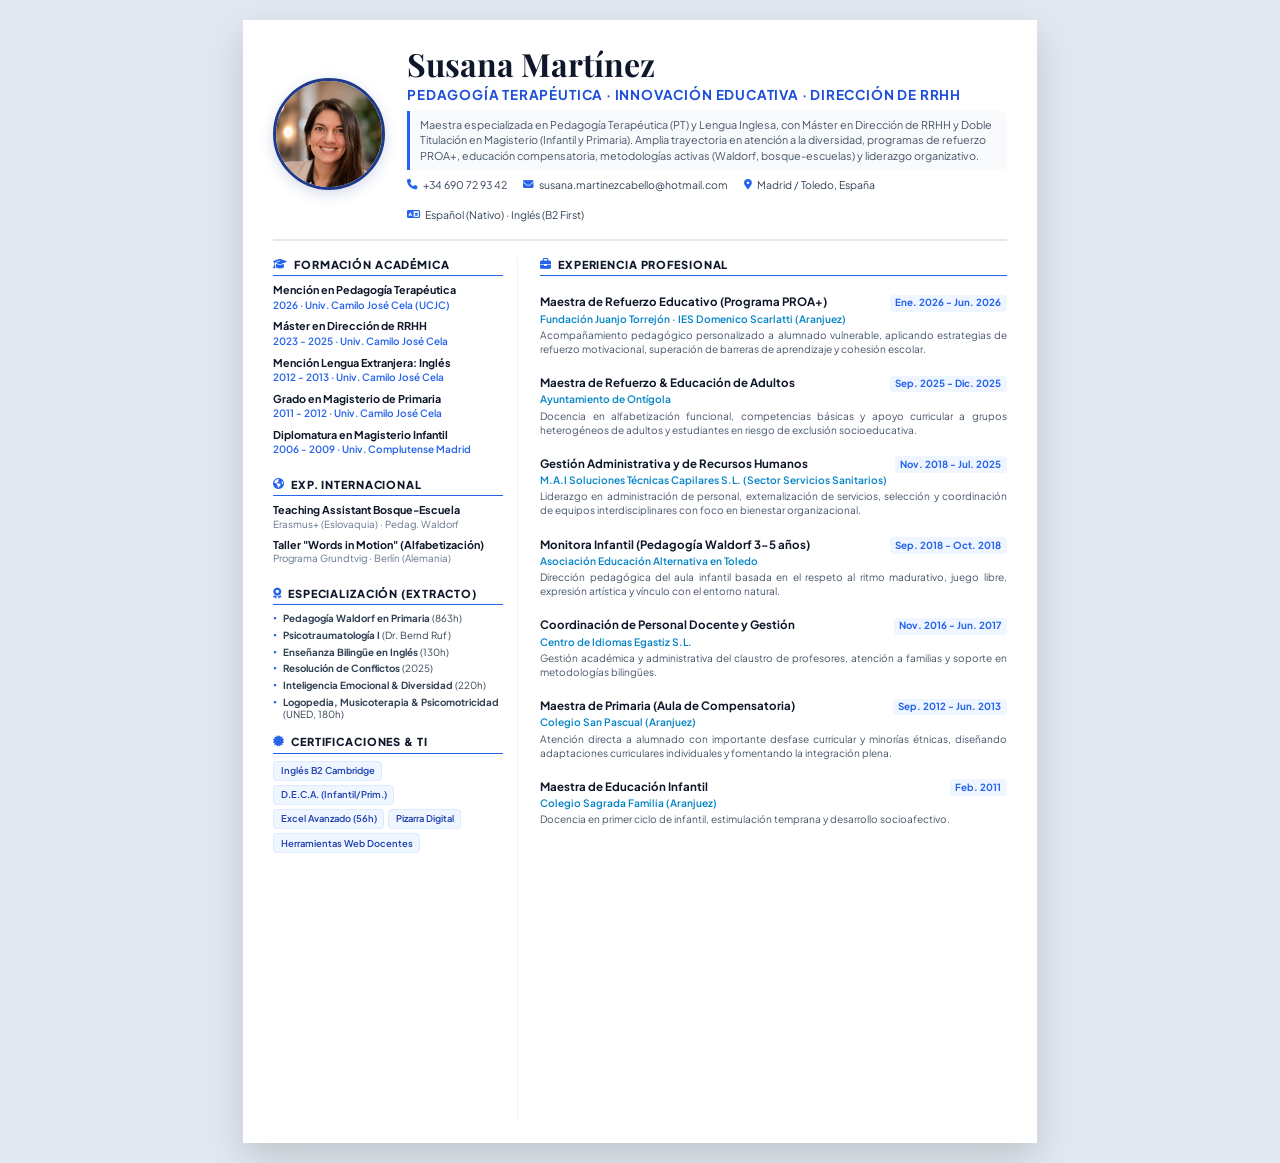
==== CV_Susana_Martinez.html @ 1eefde10 "🚀 Lanzamiento: Web Profesional y CV Ejecutivo de Susana Martínez (España)" ====
<!DOCTYPE html>
<html lang="es">
<head>
    <meta charset="UTF-8">
    <meta name="viewport" content="width=device-width, initial-scale=1.0, viewport-fit=cover">
    <title>CV Susana Martínez - Pedagogía Terapéutica, Innovación Educativa & RRHH</title>
    <link rel="preconnect" href="https://fonts.googleapis.com">
    <link rel="preconnect" href="https://fonts.gstatic.com" crossorigin>
    <link href="https://fonts.googleapis.com/css2?family=Plus+Jakarta+Sans:wght@300;400;500;600;700;800&family=Playfair+Display:ital,wght@0,600;0,700;1,400;1,600&display=swap" rel="stylesheet">
    <link rel="stylesheet" href="https://cdnjs.cloudflare.com/ajax/libs/font-awesome/6.4.0/css/all.min.css">
    <style>
        @page {
            size: A4 portrait;
            margin: 0;
        }

        * {
            margin: 0;
            padding: 0;
            box-sizing: border-box;
            -webkit-print-color-adjust: exact !important;
            print-color-adjust: exact !important;
        }

        body {
            font-family: 'Plus Jakarta Sans', -apple-system, BlinkMacSystemFont, Arial, sans-serif;
            background: #e2e8f0;
            color: #1e293b;
            display: flex;
            justify-content: center;
            align-items: flex-start;
            padding: 20px 0;
            line-height: 1.4;
        }

        .cv-page {
            width: 210mm;
            height: 297mm;
            max-height: 297mm;
            background: #ffffff;
            padding: 26px 30px 22px;
            display: flex;
            flex-direction: column;
            box-shadow: 0 15px 35px rgba(0, 0, 0, 0.15);
            overflow: hidden;
            position: relative;
        }

        /* HEADER */
        .cv-header {
            display: flex;
            align-items: center;
            gap: 22px;
            border-bottom: 2px solid #e2e8f0;
            padding-bottom: 16px;
            margin-bottom: 16px;
        }

        .avatar-wrap {
            width: 112px;
            height: 112px;
            border-radius: 50%;
            overflow: hidden;
            flex-shrink: 0;
            box-shadow: 0 4px 14px rgba(30, 58, 138, 0.18);
            border: 3px solid #1e3a8a;
        }

        .avatar-wrap img {
            width: 100%;
            height: 100%;
            object-fit: cover;
            object-position: center 15%;
        }

        .header-info {
            flex-grow: 1;
        }

        .header-name {
            font-family: 'Playfair Display', Georgia, serif;
            font-size: 32px;
            font-weight: 700;
            color: #0f172a;
            line-height: 1.15;
            margin-bottom: 3px;
        }

        .header-title {
            font-size: 13.5px;
            font-weight: 700;
            color: #1d4ed8;
            text-transform: uppercase;
            letter-spacing: 0.06em;
            margin-bottom: 6px;
        }

        .header-summary {
            font-size: 10.8px;
            line-height: 1.45;
            color: #475569;
            background: #f8fafc;
            border-left: 3px solid #2563eb;
            padding: 6px 10px;
            border-radius: 0 6px 6px 0;
        }

        .header-contacts {
            display: flex;
            gap: 16px;
            flex-wrap: wrap;
            margin-top: 8px;
            font-size: 10.5px;
            color: #334155;
        }

        .header-contacts span {
            display: inline-flex;
            align-items: center;
            gap: 5px;
        }

        .header-contacts i {
            color: #2563eb;
        }

        /* 2 COLUMNS LAYOUT */
        .cv-grid {
            display: grid;
            grid-template-columns: 245px 1fr;
            gap: 22px;
            flex-grow: 1;
        }

        /* LEFT SIDEBAR */
        .sidebar {
            display: flex;
            flex-direction: column;
            gap: 13px;
            border-right: 1px solid #f1f5f9;
            padding-right: 14px;
        }

        .section-tag {
            font-size: 11px;
            font-weight: 800;
            color: #0f172a;
            text-transform: uppercase;
            letter-spacing: 0.08em;
            border-bottom: 1.5px solid #2563eb;
            padding-bottom: 3px;
            margin-bottom: 7px;
            display: flex;
            align-items: center;
            gap: 6px;
        }

        .section-tag i {
            color: #2563eb;
            font-size: 11px;
        }

        /* Academic items */
        .edu-item {
            margin-bottom: 7px;
            font-size: 10.5px;
            line-height: 1.35;
        }

        .edu-item strong {
            display: block;
            color: #0f172a;
            font-size: 10.8px;
        }

        .edu-item span {
            color: #2563eb;
            font-weight: 600;
            font-size: 10px;
        }

        .edu-item em {
            color: #64748b;
            font-style: normal;
            display: block;
            font-size: 9.8px;
        }

        /* Courses mini list */
        .badges-flow {
            display: flex;
            flex-direction: column;
            gap: 4px;
            font-size: 9.8px;
            color: #334155;
            line-height: 1.3;
        }

        .badges-flow li {
            list-style: none;
            position: relative;
            padding-left: 10px;
        }

        .badges-flow li::before {
            content: "▪";
            position: absolute;
            left: 0;
            color: #2563eb;
            font-size: 9px;
        }

        /* Key pill tags */
        .pills-container {
            display: flex;
            flex-wrap: wrap;
            gap: 4px;
        }

        .pill {
            background: #eff6ff;
            color: #1e40af;
            border: 1px solid #dbeafe;
            padding: 2.5px 6.5px;
            border-radius: 4px;
            font-size: 9.4px;
            font-weight: 600;
        }

        /* RIGHT MAIN CONTENT */
        .main-col {
            display: flex;
            flex-direction: column;
            gap: 11px;
        }

        .job-item {
            margin-bottom: 8px;
            font-size: 10.5px;
            line-height: 1.4;
        }

        .job-header {
            display: flex;
            justify-content: space-between;
            align-items: baseline;
            gap: 8px;
        }

        .job-title {
            font-size: 11.5px;
            font-weight: 700;
            color: #0f172a;
        }

        .job-date {
            font-size: 9.8px;
            font-weight: 700;
            color: #2563eb;
            white-space: nowrap;
            background: #eff6ff;
            padding: 1.5px 5.5px;
            border-radius: 4px;
        }

        .job-entity {
            font-size: 10.2px;
            font-weight: 600;
            color: #0284c7;
            margin-bottom: 2px;
        }

        .job-desc {
            color: #475569;
            font-size: 10.1px;
            text-align: justify;
        }

        /* SCREEN RESPONSIVENESS */
        @media screen and (max-width: 768px) {
            body {
                padding: 0;
                background: #ffffff;
            }
            .cv-page {
                width: 100%;
                height: auto;
                max-height: none;
                box-shadow: none;
                padding: 20px 16px;
            }
            .cv-header {
                flex-direction: column;
                text-align: center;
                gap: 14px;
            }
            .header-contacts {
                justify-content: center;
            }
            .header-summary {
                text-align: left;
            }
            .cv-grid {
                grid-template-columns: 1fr;
                gap: 20px;
            }
            .sidebar {
                border-right: none;
                border-bottom: 1px solid #e2e8f0;
                padding-right: 0;
                padding-bottom: 16px;
            }
        }

        @media print {
            body {
                background: none;
                padding: 0;
            }
            .cv-page {
                box-shadow: none;
                width: 210mm;
                height: 297mm;
                max-height: 297mm;
                padding: 26px 30px 22px;
                display: flex !important;
                flex-direction: column !important;
            }
            .cv-header {
                flex-direction: row !important;
                text-align: left !important;
            }
            .cv-grid {
                display: grid !important;
                grid-template-columns: 245px 1fr !important;
                gap: 22px !important;
            }
            .sidebar {
                border-right: 1px solid #f1f5f9 !important;
                border-bottom: none !important;
                padding-bottom: 0 !important;
            }
        }
    </style>
</head>
<body>

    <div class="cv-page">
        <!-- HEADER -->
        <header class="cv-header">
            <div class="avatar-wrap">
                <img src="./portrait.jpg" alt="Susana Martínez">
            </div>
            <div class="header-info">
                <h1 class="header-name">Susana Martínez</h1>
                <div class="header-title">Pedagogía Terapéutica · Innovación Educativa · Dirección de RRHH</div>
                <div class="header-summary">
                    Maestra especializada en Pedagogía Terapéutica (PT) y Lengua Inglesa, con Máster en Dirección de RRHH y Doble Titulación en Magisterio (Infantil y Primaria). Amplia trayectoria en atención a la diversidad, programas de refuerzo PROA+, educación compensatoria, metodologías activas (Waldorf, bosque-escuelas) y liderazgo organizativo.
                </div>
                <div class="header-contacts">
                    <span><i class="fa-solid fa-phone"></i> +34 690 72 93 42</span>
                    <span><i class="fa-solid fa-envelope"></i> susana.martinezcabello@hotmail.com</span>
                    <span><i class="fa-solid fa-location-dot"></i> Madrid / Toledo, España</span>
                    <span><i class="fa-solid fa-language"></i> Español (Nativo) · Inglés (B2 First)</span>
                </div>
            </div>
        </header>

        <!-- 2 COLUMNS BODY -->
        <div class="cv-grid">
            <!-- LEFT SIDEBAR -->
            <aside class="sidebar">
                <!-- Formación Académica -->
                <div>
                    <div class="section-tag"><i class="fa-solid fa-graduation-cap"></i> Formación Académica</div>
                    <div class="edu-item">
                        <strong>Mención en Pedagogía Terapéutica</strong>
                        <span>2026 · Univ. Camilo José Cela (UCJC)</span>
                    </div>
                    <div class="edu-item">
                        <strong>Máster en Dirección de RRHH</strong>
                        <span>2023 - 2025 · Univ. Camilo José Cela</span>
                    </div>
                    <div class="edu-item">
                        <strong>Mención Lengua Extranjera: Inglés</strong>
                        <span>2012 - 2013 · Univ. Camilo José Cela</span>
                    </div>
                    <div class="edu-item">
                        <strong>Grado en Magisterio de Primaria</strong>
                        <span>2011 - 2012 · Univ. Camilo José Cela</span>
                    </div>
                    <div class="edu-item">
                        <strong>Diplomatura en Magisterio Infantil</strong>
                        <span>2006 - 2009 · Univ. Complutense Madrid</span>
                    </div>
                </div>

                <!-- Proyección Internacional -->
                <div>
                    <div class="section-tag"><i class="fa-solid fa-earth-americas"></i> Exp. Internacional</div>
                    <div class="edu-item">
                        <strong>Teaching Assistant Bosque-Escuela</strong>
                        <em>Erasmus+ (Eslovaquia) · Pedag. Waldorf</em>
                    </div>
                    <div class="edu-item">
                        <strong>Taller "Words in Motion" (Alfabetización)</strong>
                        <em>Programa Grundtvig · Berlín (Alemania)</em>
                    </div>
                </div>

                <!-- Especialización & Congresos -->
                <div>
                    <div class="section-tag"><i class="fa-solid fa-award"></i> Especialización (Extracto)</div>
                    <ul class="badges-flow">
                        <li><strong>Pedagogía Waldorf en Primaria</strong> (863h)</li>
                        <li><strong>Psicotraumatología I</strong> (Dr. Bernd Ruf)</li>
                        <li><strong>Enseñanza Bilingüe en Inglés</strong> (130h)</li>
                        <li><strong>Resolución de Conflictos</strong> (2025)</li>
                        <li><strong>Inteligencia Emocional & Diversidad</strong> (220h)</li>
                        <li><strong>Logopedia, Musicoterapia & Psicomotricidad</strong> (UNED, 180h)</li>
                    </ul>
                </div>

                <!-- Certificaciones & Herramientas -->
                <div>
                    <div class="section-tag"><i class="fa-solid fa-certificate"></i> Certificaciones & TI</div>
                    <div class="pills-container">
                        <span class="pill">Inglés B2 Cambridge</span>
                        <span class="pill">D.E.C.A. (Infantil/Prim.)</span>
                        <span class="pill">Excel Avanzado (56h)</span>
                        <span class="pill">Pizarra Digital</span>
                        <span class="pill">Herramientas Web Docentes</span>
                    </div>
                </div>
            </aside>

            <!-- RIGHT MAIN COLUMN -->
            <main class="main-col">
                <div class="section-tag"><i class="fa-solid fa-briefcase"></i> Experiencia Profesional</div>

                <!-- PROA+ -->
                <div class="job-item">
                    <div class="job-header">
                        <span class="job-title">Maestra de Refuerzo Educativo (Programa PROA+)</span>
                        <span class="job-date">Ene. 2026 - Jun. 2026</span>
                    </div>
                    <div class="job-entity">Fundación Juanjo Torrejón · IES Domenico Scarlatti (Aranjuez)</div>
                    <div class="job-desc">
                        Acompañamiento pedagógico personalizado a alumnado vulnerable, aplicando estrategias de refuerzo motivacional, superación de barreras de aprendizaje y cohesión escolar.
                    </div>
                </div>

                <!-- Refuerzo y Adultos -->
                <div class="job-item">
                    <div class="job-header">
                        <span class="job-title">Maestra de Refuerzo & Educación de Adultos</span>
                        <span class="job-date">Sep. 2025 - Dic. 2025</span>
                    </div>
                    <div class="job-entity">Ayuntamiento de Ontígola</div>
                    <div class="job-desc">
                        Docencia en alfabetización funcional, competencias básicas y apoyo curricular a grupos heterogéneos de adultos y estudiantes en riesgo de exclusión socioeducativa.
                    </div>
                </div>

                <!-- Gestión RRHH -->
                <div class="job-item">
                    <div class="job-header">
                        <span class="job-title">Gestión Administrativa y de Recursos Humanos</span>
                        <span class="job-date">Nov. 2018 - Jul. 2025</span>
                    </div>
                    <div class="job-entity">M.A.I Soluciones Técnicas Capilares S.L. (Sector Servicios Sanitarios)</div>
                    <div class="job-desc">
                        Liderazgo en administración de personal, externalización de servicios, selección y coordinación de equipos interdisciplinares con foco en bienestar organizacional.
                    </div>
                </div>

                <!-- Waldorf -->
                <div class="job-item">
                    <div class="job-header">
                        <span class="job-title">Monitora Infantil (Pedagogía Waldorf 3-5 años)</span>
                        <span class="job-date">Sep. 2018 - Oct. 2018</span>
                    </div>
                    <div class="job-entity">Asociación Educación Alternativa en Toledo</div>
                    <div class="job-desc">
                        Dirección pedagógica del aula infantil basada en el respeto al ritmo madurativo, juego libre, expresión artística y vínculo con el entorno natural.
                    </div>
                </div>

                <!-- Egastiz -->
                <div class="job-item">
                    <div class="job-header">
                        <span class="job-title">Coordinación de Personal Docente y Gestión</span>
                        <span class="job-date">Nov. 2016 - Jun. 2017</span>
                    </div>
                    <div class="job-entity">Centro de Idiomas Egastiz S.L.</div>
                    <div class="job-desc">
                        Gestión académica y administrativa del claustro de profesores, atención a familias y soporte en metodologías bilingües.
                    </div>
                </div>

                <!-- Compensatoria San Pascual -->
                <div class="job-item">
                    <div class="job-header">
                        <span class="job-title">Maestra de Primaria (Aula de Compensatoria)</span>
                        <span class="job-date">Sep. 2012 - Jun. 2013</span>
                    </div>
                    <div class="job-entity">Colegio San Pascual (Aranjuez)</div>
                    <div class="job-desc">
                        Atención directa a alumnado con importante desfase curricular y minorías étnicas, diseñando adaptaciones curriculares individuales y fomentando la integración plena.
                    </div>
                </div>

                <!-- Sagrada Familia -->
                <div class="job-item">
                    <div class="job-header">
                        <span class="job-title">Maestra de Educación Infantil</span>
                        <span class="job-date">Feb. 2011</span>
                    </div>
                    <div class="job-entity">Colegio Sagrada Familia (Aranjuez)</div>
                    <div class="job-desc">
                        Docencia en primer ciclo de infantil, estimulación temprana y desarrollo socioafectivo.
                    </div>
                </div>
            </main>
        </div>
    </div>

</body>
</html>
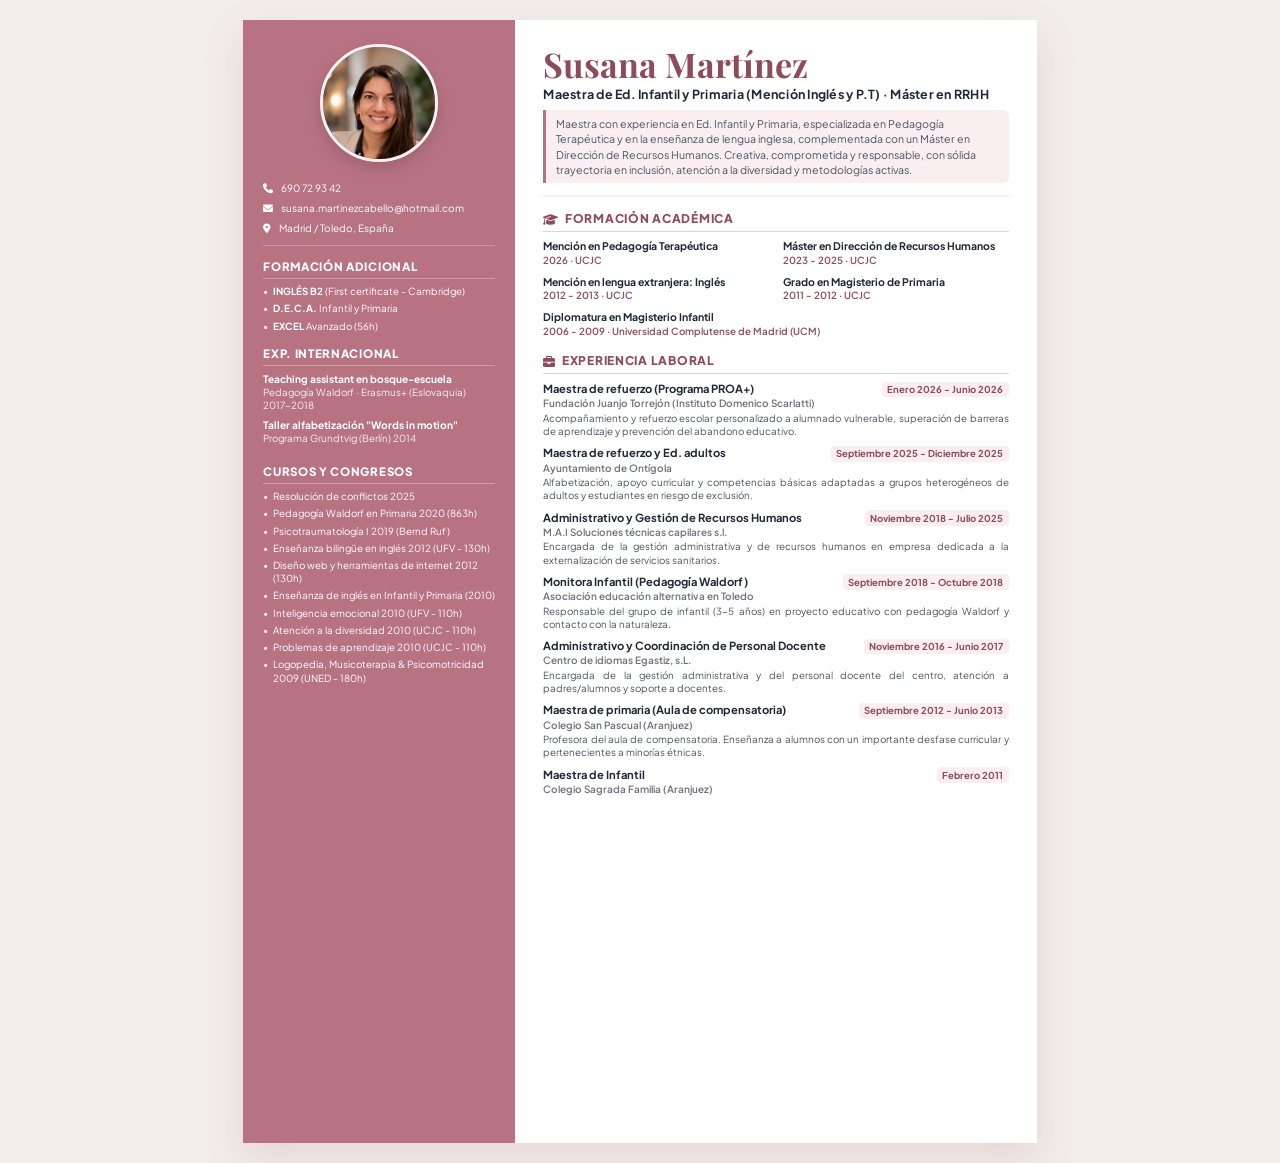
==== commit a9d0355f: "🌸 Rediseño completo: Estética fresca rosa pastel del CV original, emojis visibles de alta profesiona" ====
--- a/CV_Susana_Martinez.html
+++ b/CV_Susana_Martinez.html
@@ -14,6 +14,15 @@
             margin: 0;
         }
 
+        :root {
+            --rose-pastel: #b87382;
+            --rose-deep: #8f4b59;
+            --rose-soft: #faeef1;
+            --rose-border: #e8d0d5;
+            --text-dark: #1f2937;
+            --text-muted: #4b5563;
+        }
+
         * {
             margin: 0;
             padding: 0;
@@ -24,8 +33,8 @@
 
         body {
             font-family: 'Plus Jakarta Sans', -apple-system, BlinkMacSystemFont, Arial, sans-serif;
-            background: #e2e8f0;
-            color: #1e293b;
+            background: #f1edea;
+            color: var(--text-dark);
             display: flex;
             justify-content: center;
             align-items: flex-start;
@@ -38,32 +47,36 @@
             height: 297mm;
             max-height: 297mm;
             background: #ffffff;
-            padding: 26px 30px 22px;
-            display: flex;
-            flex-direction: column;
-            box-shadow: 0 15px 35px rgba(0, 0, 0, 0.15);
+            display: grid;
+            grid-template-columns: 72mm 1fr;
+            box-shadow: 0 15px 35px rgba(184, 115, 130, 0.18);
             overflow: hidden;
             position: relative;
         }
 
-        /* HEADER */
-        .cv-header {
-            display: flex;
-            align-items: center;
-            gap: 22px;
-            border-bottom: 2px solid #e2e8f0;
-            padding-bottom: 16px;
-            margin-bottom: 16px;
+        /* LEFT SIDEBAR - ROSA PASTEL ORIGINAL */
+        .sidebar {
+            background-color: var(--rose-pastel);
+            color: #ffffff;
+            padding: 24px 20px;
+            display: flex;
+            flex-direction: column;
+            gap: 13px;
+        }
+
+        .avatar-container {
+            text-align: center;
+            margin-bottom: 6px;
         }
 
         .avatar-wrap {
-            width: 112px;
-            height: 112px;
+            width: 118px;
+            height: 118px;
             border-radius: 50%;
             overflow: hidden;
-            flex-shrink: 0;
-            box-shadow: 0 4px 14px rgba(30, 58, 138, 0.18);
-            border: 3px solid #1e3a8a;
+            margin: 0 auto;
+            border: 3px solid rgba(255, 255, 255, 0.9);
+            box-shadow: 0 6px 16px rgba(0, 0, 0, 0.15);
         }
 
         .avatar-wrap img {
@@ -73,81 +86,123 @@
             object-position: center 15%;
         }
 
-        .header-info {
-            flex-grow: 1;
-        }
-
-        .header-name {
-            font-family: 'Playfair Display', Georgia, serif;
-            font-size: 32px;
-            font-weight: 700;
-            color: #0f172a;
-            line-height: 1.15;
-            margin-bottom: 3px;
-        }
-
-        .header-title {
-            font-size: 13.5px;
-            font-weight: 700;
-            color: #1d4ed8;
+        .contact-box {
+            display: flex;
+            flex-direction: column;
+            gap: 6px;
+            font-size: 10px;
+            border-bottom: 1px solid rgba(255, 255, 255, 0.25);
+            padding-bottom: 10px;
+        }
+
+        .contact-box a, .contact-box span {
+            color: #ffffff;
+            text-decoration: none;
+            display: flex;
+            align-items: center;
+            gap: 8px;
+            word-break: break-all;
+        }
+
+        .sidebar-section-title {
+            font-size: 11.5px;
+            font-weight: 800;
             text-transform: uppercase;
             letter-spacing: 0.06em;
             margin-bottom: 6px;
-        }
-
-        .header-summary {
-            font-size: 10.8px;
+            display: flex;
+            align-items: center;
+            gap: 6px;
+            border-bottom: 1px solid rgba(255, 255, 255, 0.3);
+            padding-bottom: 3px;
+        }
+
+        .sidebar-list {
+            list-style: none;
+            font-size: 9.8px;
+            line-height: 1.35;
+            display: flex;
+            flex-direction: column;
+            gap: 4px;
+        }
+
+        .sidebar-list li {
+            position: relative;
+            padding-left: 10px;
+        }
+
+        .sidebar-list li::before {
+            content: "•";
+            position: absolute;
+            left: 0;
+            color: rgba(255, 255, 255, 0.85);
+        }
+
+        .intl-item {
+            font-size: 9.8px;
+            line-height: 1.35;
+            margin-bottom: 6px;
+        }
+
+        .intl-item strong {
+            display: block;
+            font-size: 10.2px;
+        }
+
+        .intl-item em {
+            font-style: normal;
+            opacity: 0.9;
+        }
+
+        /* RIGHT COLUMN - CLEAN & PRESTIGE */
+        .main-content {
+            padding: 26px 28px 20px;
+            display: flex;
+            flex-direction: column;
+            gap: 12px;
+            background: #ffffff;
+        }
+
+        .main-header {
+            border-bottom: 2px solid var(--rose-soft);
+            padding-bottom: 12px;
+            margin-bottom: 2px;
+        }
+
+        .main-name {
+            font-family: 'Playfair Display', Georgia, serif;
+            font-size: 34px;
+            font-weight: 700;
+            color: var(--rose-deep);
+            line-height: 1.1;
+            margin-bottom: 3px;
+        }
+
+        .main-subtitle {
+            font-size: 12.5px;
+            font-weight: 700;
+            color: var(--text-dark);
+            letter-spacing: 0.02em;
+            margin-bottom: 6px;
+        }
+
+        .main-summary {
+            font-size: 10.6px;
             line-height: 1.45;
-            color: #475569;
-            background: #f8fafc;
-            border-left: 3px solid #2563eb;
+            color: var(--text-muted);
+            background: var(--rose-soft);
+            border-left: 3px solid var(--rose-pastel);
             padding: 6px 10px;
             border-radius: 0 6px 6px 0;
         }
 
-        .header-contacts {
-            display: flex;
-            gap: 16px;
-            flex-wrap: wrap;
-            margin-top: 8px;
-            font-size: 10.5px;
-            color: #334155;
-        }
-
-        .header-contacts span {
-            display: inline-flex;
-            align-items: center;
-            gap: 5px;
-        }
-
-        .header-contacts i {
-            color: #2563eb;
-        }
-
-        /* 2 COLUMNS LAYOUT */
-        .cv-grid {
-            display: grid;
-            grid-template-columns: 245px 1fr;
-            gap: 22px;
-            flex-grow: 1;
-        }
-
-        /* LEFT SIDEBAR */
-        .sidebar {
-            display: flex;
-            flex-direction: column;
-            gap: 13px;
-            border-right: 1px solid #f1f5f9;
-            padding-right: 14px;
-        }
-
-        .section-tag {
-            font-size: 11px;
+        .content-section-title {
+            font-size: 12px;
             font-weight: 800;
-            color: #0f172a;
+            color: var(--rose-deep);
             text-transform: uppercase;
-            letter-spacing: 0.08em;
-            border-bottom: 1.5px solid #2563eb;
+            letter-spacing: 0.06em;
+            border-bottom: 1.5px solid var(--rose-border);
             padding-bottom: 3px;
             margin-bottom: 7px;
             display: flex;
@@ -155,124 +210,71 @@
             gap: 6px;
         }
 
-        .section-tag i {
-            color: #2563eb;
-            font-size: 11px;
-        }
-
-        /* Academic items */
+        /* Academic block */
+        .edu-grid {
+            display: grid;
+            grid-template-columns: 1fr 1fr;
+            gap: 8px 14px;
+            margin-bottom: 4px;
+        }
+
         .edu-item {
-            margin-bottom: 7px;
-            font-size: 10.5px;
-            line-height: 1.35;
+            font-size: 10.2px;
+            line-height: 1.3;
         }
 
         .edu-item strong {
             display: block;
-            color: #0f172a;
-            font-size: 10.8px;
+            font-size: 10.5px;
+            color: var(--text-dark);
         }
 
         .edu-item span {
-            color: #2563eb;
+            color: var(--rose-deep);
             font-weight: 600;
-            font-size: 10px;
-        }
-
-        .edu-item em {
-            color: #64748b;
-            font-style: normal;
-            display: block;
             font-size: 9.8px;
         }
 
-        /* Courses mini list */
-        .badges-flow {
-            display: flex;
-            flex-direction: column;
-            gap: 4px;
-            font-size: 9.8px;
-            color: #334155;
-            line-height: 1.3;
-        }
-
-        .badges-flow li {
-            list-style: none;
-            position: relative;
-            padding-left: 10px;
-        }
-
-        .badges-flow li::before {
-            content: "▪";
-            position: absolute;
-            left: 0;
-            color: #2563eb;
-            font-size: 9px;
-        }
-
-        /* Key pill tags */
-        .pills-container {
-            display: flex;
-            flex-wrap: wrap;
-            gap: 4px;
-        }
-
-        .pill {
-            background: #eff6ff;
-            color: #1e40af;
-            border: 1px solid #dbeafe;
-            padding: 2.5px 6.5px;
-            border-radius: 4px;
-            font-size: 9.4px;
-            font-weight: 600;
-        }
-
-        /* RIGHT MAIN CONTENT */
-        .main-col {
-            display: flex;
-            flex-direction: column;
-            gap: 11px;
-        }
-
+        /* Experience items */
         .job-item {
-            margin-bottom: 8px;
-            font-size: 10.5px;
-            line-height: 1.4;
+            margin-bottom: 7px;
+            font-size: 10.3px;
+            line-height: 1.35;
         }
 
         .job-header {
             display: flex;
             justify-content: space-between;
             align-items: baseline;
-            gap: 8px;
+            gap: 6px;
         }
 
         .job-title {
-            font-size: 11.5px;
+            font-size: 11.2px;
             font-weight: 700;
-            color: #0f172a;
+            color: var(--text-dark);
         }
 
         .job-date {
-            font-size: 9.8px;
+            font-size: 9.5px;
             font-weight: 700;
-            color: #2563eb;
-            white-space: nowrap;
-            background: #eff6ff;
+            color: var(--rose-deep);
+            background: var(--rose-soft);
             padding: 1.5px 5.5px;
             border-radius: 4px;
-        }
-
-        .job-entity {
-            font-size: 10.2px;
+            white-space: nowrap;
+        }
+
+        .job-company {
+            font-size: 10px;
             font-weight: 600;
-            color: #0284c7;
-            margin-bottom: 2px;
+            color: #6b7280;
+            margin-bottom: 1px;
         }
 
         .job-desc {
-            color: #475569;
-            font-size: 10.1px;
+            color: var(--text-muted);
+            font-size: 9.8px;
             text-align: justify;
         }
 
@@ -286,29 +288,17 @@
                 width: 100%;
                 height: auto;
                 max-height: none;
+                grid-template-columns: 1fr;
                 box-shadow: none;
+            }
+            .sidebar {
+                padding: 24px 20px;
+            }
+            .main-content {
                 padding: 20px 16px;
             }
-            .cv-header {
-                flex-direction: column;
-                text-align: center;
-                gap: 14px;
-            }
-            .header-contacts {
-                justify-content: center;
-            }
-            .header-summary {
-                text-align: left;
-            }
-            .cv-grid {
+            .edu-grid {
                 grid-template-columns: 1fr;
-                gap: 20px;
-            }
-            .sidebar {
-                border-right: none;
-                border-bottom: 1px solid #e2e8f0;
-                padding-right: 0;
-                padding-bottom: 16px;
             }
         }
 
@@ -322,23 +312,12 @@
                 width: 210mm;
                 height: 297mm;
                 max-height: 297mm;
-                padding: 26px 30px 22px;
-                display: flex !important;
-                flex-direction: column !important;
-            }
-            .cv-header {
-                flex-direction: row !important;
-                text-align: left !important;
-            }
-            .cv-grid {
                 display: grid !important;
-                grid-template-columns: 245px 1fr !important;
-                gap: 22px !important;
-            }
-            .sidebar {
-                border-right: 1px solid #f1f5f9 !important;
-                border-bottom: none !important;
-                padding-bottom: 0 !important;
+                grid-template-columns: 72mm 1fr !important;
+            }
+            .edu-grid {
+                display: grid !important;
+                grid-template-columns: 1fr 1fr !important;
             }
         }
     </style>
@@ -346,183 +325,185 @@
 <body>
 
     <div class="cv-page">
-        <!-- HEADER -->
-        <header class="cv-header">
-            <div class="avatar-wrap">
-                <img src="./portrait.jpg" alt="Susana Martínez">
+        <!-- LEFT SIDEBAR: ROSA PASTEL SUAVE (IDÉNTICO AL CV ORIGINAL) -->
+        <aside class="sidebar">
+            <div class="avatar-container">
+                <div class="avatar-wrap">
+                    <img src="./portrait.jpg" alt="Susana Martínez">
+                </div>
             </div>
-            <div class="header-info">
-                <h1 class="header-name">Susana Martínez</h1>
-                <div class="header-title">Pedagogía Terapéutica · Innovación Educativa · Dirección de RRHH</div>
-                <div class="header-summary">
-                    Maestra especializada en Pedagogía Terapéutica (PT) y Lengua Inglesa, con Máster en Dirección de RRHH y Doble Titulación en Magisterio (Infantil y Primaria). Amplia trayectoria en atención a la diversidad, programas de refuerzo PROA+, educación compensatoria, metodologías activas (Waldorf, bosque-escuelas) y liderazgo organizativo.
-                </div>
-                <div class="header-contacts">
-                    <span><i class="fa-solid fa-phone"></i> +34 690 72 93 42</span>
-                    <span><i class="fa-solid fa-envelope"></i> susana.martinezcabello@hotmail.com</span>
-                    <span><i class="fa-solid fa-location-dot"></i> Madrid / Toledo, España</span>
-                    <span><i class="fa-solid fa-language"></i> Español (Nativo) · Inglés (B2 First)</span>
-                </div>
+
+            <!-- Contacto -->
+            <div class="contact-box">
+                <span><i class="fa-solid fa-phone"></i> 690 72 93 42</span>
+                <span><i class="fa-solid fa-envelope"></i> susana.martinezcabello@hotmail.com</span>
+                <span><i class="fa-solid fa-location-dot"></i> Madrid / Toledo, España</span>
             </div>
-        </header>
-
-        <!-- 2 COLUMNS BODY -->
-        <div class="cv-grid">
-            <!-- LEFT SIDEBAR -->
-            <aside class="sidebar">
-                <!-- Formación Académica -->
-                <div>
-                    <div class="section-tag"><i class="fa-solid fa-graduation-cap"></i> Formación Académica</div>
+
+            <!-- Formación adicional -->
+            <div>
+                <div class="sidebar-section-title">Formación adicional</div>
+                <ul class="sidebar-list">
+                    <li><strong>INGLÉS B2</strong> (First certificate - Cambridge)</li>
+                    <li><strong>D.E.C.A.</strong> Infantil y Primaria</li>
+                    <li><strong>EXCEL</strong> Avanzado (56h)</li>
+                </ul>
+            </div>
+
+            <!-- Experiencia Internacional -->
+            <div>
+                <div class="sidebar-section-title">Exp. Internacional</div>
+                <div class="intl-item">
+                    <strong>Teaching assistant en bosque-escuela</strong>
+                    <em>Pedagogía Waldorf · Erasmus+ (Eslovaquia) 2017-2018</em>
+                </div>
+                <div class="intl-item">
+                    <strong>Taller alfabetización "Words in motion"</strong>
+                    <em>Programa Grundtvig (Berlín) 2014</em>
+                </div>
+            </div>
+
+            <!-- Cursos y Congresos -->
+            <div>
+                <div class="sidebar-section-title">Cursos y Congresos</div>
+                <ul class="sidebar-list">
+                    <li>Resolución de conflictos 2025</li>
+                    <li>Pedagogía Waldorf en Primaria 2020 (863h)</li>
+                    <li>Psicotraumatología I 2019 (Bernd Ruf)</li>
+                    <li>Enseñanza bilingüe en inglés 2012 (UFV - 130h)</li>
+                    <li>Diseño web y herramientas de internet 2012 (130h)</li>
+                    <li>Enseñanza de inglés en Infantil y Primaria (2010)</li>
+                    <li>Inteligencia emocional 2010 (UFV - 110h)</li>
+                    <li>Atención a la diversidad 2010 (UCJC - 110h)</li>
+                    <li>Problemas de aprendizaje 2010 (UCJC - 110h)</li>
+                    <li>Logopedia, Musicoterapia & Psicomotricidad 2009 (UNED - 180h)</li>
+                </ul>
+            </div>
+        </aside>
+
+        <!-- RIGHT MAIN CONTENT -->
+        <main class="main-content">
+            <header class="main-header">
+                <h1 class="main-name">Susana Martínez</h1>
+                <div class="main-subtitle">Maestra de Ed. Infantil y Primaria (Mención Inglés y P.T) · Máster en RRHH</div>
+                <div class="main-summary">
+                    Maestra con experiencia en Ed. Infantil y Primaria, especializada en Pedagogía Terapéutica y en la enseñanza de lengua inglesa, complementada con un Máster en Dirección de Recursos Humanos. Creativa, comprometida y responsable, con sólida trayectoria en inclusión, atención a la diversidad y metodologías activas.
+                </div>
+            </header>
+
+            <!-- Formación Académica -->
+            <section>
+                <div class="content-section-title"><i class="fa-solid fa-graduation-cap"></i> Formación Académica</div>
+                <div class="edu-grid">
                     <div class="edu-item">
                         <strong>Mención en Pedagogía Terapéutica</strong>
-                        <span>2026 · Univ. Camilo José Cela (UCJC)</span>
+                        <span>2026 · UCJC</span>
                     </div>
                     <div class="edu-item">
-                        <strong>Máster en Dirección de RRHH</strong>
-                        <span>2023 - 2025 · Univ. Camilo José Cela</span>
+                        <strong>Máster en Dirección de Recursos Humanos</strong>
+                        <span>2023 - 2025 · UCJC</span>
                     </div>
                     <div class="edu-item">
-                        <strong>Mención Lengua Extranjera: Inglés</strong>
-                        <span>2012 - 2013 · Univ. Camilo José Cela</span>
+                        <strong>Mención en lengua extranjera: Inglés</strong>
+                        <span>2012 - 2013 · UCJC</span>
                     </div>
                     <div class="edu-item">
                         <strong>Grado en Magisterio de Primaria</strong>
-                        <span>2011 - 2012 · Univ. Camilo José Cela</span>
-                    </div>
-                    <div class="edu-item">
+                        <span>2011 - 2012 · UCJC</span>
+                    </div>
+                    <div class="edu-item" style="grid-column: span 2;">
                         <strong>Diplomatura en Magisterio Infantil</strong>
-                        <span>2006 - 2009 · Univ. Complutense Madrid</span>
-                    </div>
-                </div>
-
-                <!-- Proyección Internacional -->
-                <div>
-                    <div class="section-tag"><i class="fa-solid fa-earth-americas"></i> Exp. Internacional</div>
-                    <div class="edu-item">
-                        <strong>Teaching Assistant Bosque-Escuela</strong>
-                        <em>Erasmus+ (Eslovaquia) · Pedag. Waldorf</em>
-                    </div>
-                    <div class="edu-item">
-                        <strong>Taller "Words in Motion" (Alfabetización)</strong>
-                        <em>Programa Grundtvig · Berlín (Alemania)</em>
-                    </div>
-                </div>
-
-                <!-- Especialización & Congresos -->
-                <div>
-                    <div class="section-tag"><i class="fa-solid fa-award"></i> Especialización (Extracto)</div>
-                    <ul class="badges-flow">
-                        <li><strong>Pedagogía Waldorf en Primaria</strong> (863h)</li>
-                        <li><strong>Psicotraumatología I</strong> (Dr. Bernd Ruf)</li>
-                        <li><strong>Enseñanza Bilingüe en Inglés</strong> (130h)</li>
-                        <li><strong>Resolución de Conflictos</strong> (2025)</li>
-                        <li><strong>Inteligencia Emocional & Diversidad</strong> (220h)</li>
-                        <li><strong>Logopedia, Musicoterapia & Psicomotricidad</strong> (UNED, 180h)</li>
-                    </ul>
-                </div>
-
-                <!-- Certificaciones & Herramientas -->
-                <div>
-                    <div class="section-tag"><i class="fa-solid fa-certificate"></i> Certificaciones & TI</div>
-                    <div class="pills-container">
-                        <span class="pill">Inglés B2 Cambridge</span>
-                        <span class="pill">D.E.C.A. (Infantil/Prim.)</span>
-                        <span class="pill">Excel Avanzado (56h)</span>
-                        <span class="pill">Pizarra Digital</span>
-                        <span class="pill">Herramientas Web Docentes</span>
-                    </div>
-                </div>
-            </aside>
-
-            <!-- RIGHT MAIN COLUMN -->
-            <main class="main-col">
-                <div class="section-tag"><i class="fa-solid fa-briefcase"></i> Experiencia Profesional</div>
-
-                <!-- PROA+ -->
-                <div class="job-item">
-                    <div class="job-header">
-                        <span class="job-title">Maestra de Refuerzo Educativo (Programa PROA+)</span>
-                        <span class="job-date">Ene. 2026 - Jun. 2026</span>
-                    </div>
-                    <div class="job-entity">Fundación Juanjo Torrejón · IES Domenico Scarlatti (Aranjuez)</div>
-                    <div class="job-desc">
-                        Acompañamiento pedagógico personalizado a alumnado vulnerable, aplicando estrategias de refuerzo motivacional, superación de barreras de aprendizaje y cohesión escolar.
-                    </div>
-                </div>
-
-                <!-- Refuerzo y Adultos -->
-                <div class="job-item">
-                    <div class="job-header">
-                        <span class="job-title">Maestra de Refuerzo & Educación de Adultos</span>
-                        <span class="job-date">Sep. 2025 - Dic. 2025</span>
-                    </div>
-                    <div class="job-entity">Ayuntamiento de Ontígola</div>
-                    <div class="job-desc">
-                        Docencia en alfabetización funcional, competencias básicas y apoyo curricular a grupos heterogéneos de adultos y estudiantes en riesgo de exclusión socioeducativa.
-                    </div>
-                </div>
-
-                <!-- Gestión RRHH -->
-                <div class="job-item">
-                    <div class="job-header">
-                        <span class="job-title">Gestión Administrativa y de Recursos Humanos</span>
-                        <span class="job-date">Nov. 2018 - Jul. 2025</span>
-                    </div>
-                    <div class="job-entity">M.A.I Soluciones Técnicas Capilares S.L. (Sector Servicios Sanitarios)</div>
-                    <div class="job-desc">
-                        Liderazgo en administración de personal, externalización de servicios, selección y coordinación de equipos interdisciplinares con foco en bienestar organizacional.
-                    </div>
-                </div>
-
-                <!-- Waldorf -->
-                <div class="job-item">
-                    <div class="job-header">
-                        <span class="job-title">Monitora Infantil (Pedagogía Waldorf 3-5 años)</span>
-                        <span class="job-date">Sep. 2018 - Oct. 2018</span>
-                    </div>
-                    <div class="job-entity">Asociación Educación Alternativa en Toledo</div>
-                    <div class="job-desc">
-                        Dirección pedagógica del aula infantil basada en el respeto al ritmo madurativo, juego libre, expresión artística y vínculo con el entorno natural.
-                    </div>
-                </div>
-
-                <!-- Egastiz -->
-                <div class="job-item">
-                    <div class="job-header">
-                        <span class="job-title">Coordinación de Personal Docente y Gestión</span>
-                        <span class="job-date">Nov. 2016 - Jun. 2017</span>
-                    </div>
-                    <div class="job-entity">Centro de Idiomas Egastiz S.L.</div>
-                    <div class="job-desc">
-                        Gestión académica y administrativa del claustro de profesores, atención a familias y soporte en metodologías bilingües.
-                    </div>
-                </div>
-
-                <!-- Compensatoria San Pascual -->
-                <div class="job-item">
-                    <div class="job-header">
-                        <span class="job-title">Maestra de Primaria (Aula de Compensatoria)</span>
-                        <span class="job-date">Sep. 2012 - Jun. 2013</span>
-                    </div>
-                    <div class="job-entity">Colegio San Pascual (Aranjuez)</div>
-                    <div class="job-desc">
-                        Atención directa a alumnado con importante desfase curricular y minorías étnicas, diseñando adaptaciones curriculares individuales y fomentando la integración plena.
-                    </div>
-                </div>
-
-                <!-- Sagrada Familia -->
-                <div class="job-item">
-                    <div class="job-header">
-                        <span class="job-title">Maestra de Educación Infantil</span>
-                        <span class="job-date">Feb. 2011</span>
-                    </div>
-                    <div class="job-entity">Colegio Sagrada Familia (Aranjuez)</div>
-                    <div class="job-desc">
-                        Docencia en primer ciclo de infantil, estimulación temprana y desarrollo socioafectivo.
-                    </div>
-                </div>
-            </main>
-        </div>
+                        <span>2006 - 2009 · Universidad Complutense de Madrid (UCM)</span>
+                    </div>
+                </div>
+            </section>
+
+            <!-- Experiencia Laboral -->
+            <section>
+                <div class="content-section-title"><i class="fa-solid fa-briefcase"></i> Experiencia Laboral</div>
+
+                <!-- 1. PROA+ -->
+                <div class="job-item">
+                    <div class="job-header">
+                        <span class="job-title">Maestra de refuerzo (Programa PROA+)</span>
+                        <span class="job-date">Enero 2026 - Junio 2026</span>
+                    </div>
+                    <div class="job-company">Fundación Juanjo Torrejón (Instituto Domenico Scarlatti)</div>
+                    <p class="job-desc">
+                        Acompañamiento y refuerzo escolar personalizado a alumnado vulnerable, superación de barreras de aprendizaje y prevención del abandono educativo.
+                    </p>
+                </div>
+
+                <!-- 2. Refuerzo y Adultos -->
+                <div class="job-item">
+                    <div class="job-header">
+                        <span class="job-title">Maestra de refuerzo y Ed. adultos</span>
+                        <span class="job-date">Septiembre 2025 - Diciembre 2025</span>
+                    </div>
+                    <div class="job-company">Ayuntamiento de Ontígola</div>
+                    <p class="job-desc">
+                        Alfabetización, apoyo curricular y competencias básicas adaptadas a grupos heterogéneos de adultos y estudiantes en riesgo de exclusión.
+                    </p>
+                </div>
+
+                <!-- 3. RRHH -->
+                <div class="job-item">
+                    <div class="job-header">
+                        <span class="job-title">Administrativo y Gestión de Recursos Humanos</span>
+                        <span class="job-date">Noviembre 2018 - Julio 2025</span>
+                    </div>
+                    <div class="job-company">M.A.I Soluciones técnicas capilares s.l.</div>
+                    <p class="job-desc">
+                        Encargada de la gestión administrativa y de recursos humanos en empresa dedicada a la externalización de servicios sanitarios.
+                    </p>
+                </div>
+
+                <!-- 4. Monitora Waldorf -->
+                <div class="job-item">
+                    <div class="job-header">
+                        <span class="job-title">Monitora Infantil (Pedagogía Waldorf)</span>
+                        <span class="job-date">Septiembre 2018 - Octubre 2018</span>
+                    </div>
+                    <div class="job-company">Asociación educación alternativa en Toledo</div>
+                    <p class="job-desc">
+                        Responsable del grupo de infantil (3-5 años) en proyecto educativo con pedagogía Waldorf y contacto con la naturaleza.
+                    </p>
+                </div>
+
+                <!-- 5. Egastiz -->
+                <div class="job-item">
+                    <div class="job-header">
+                        <span class="job-title">Administrativo y Coordinación de Personal Docente</span>
+                        <span class="job-date">Noviembre 2016 - Junio 2017</span>
+                    </div>
+                    <div class="job-company">Centro de idiomas Egastiz, s.L.</div>
+                    <p class="job-desc">
+                        Encargada de la gestión administrativa y del personal docente del centro, atención a padres/alumnos y soporte a docentes.
+                    </p>
+                </div>
+
+                <!-- 6. Compensatoria San Pascual -->
+                <div class="job-item">
+                    <div class="job-header">
+                        <span class="job-title">Maestra de primaria (Aula de compensatoria)</span>
+                        <span class="job-date">Septiembre 2012 - Junio 2013</span>
+                    </div>
+                    <div class="job-company">Colegio San Pascual (Aranjuez)</div>
+                    <p class="job-desc">
+                        Profesora del aula de compensatoria. Enseñanza a alumnos con un importante desfase curricular y pertenecientes a minorías étnicas.
+                    </p>
+                </div>
+
+                <!-- 7. Infantil Sagrada Familia -->
+                <div class="job-item">
+                    <div class="job-header">
+                        <span class="job-title">Maestra de Infantil</span>
+                        <span class="job-date">Febrero 2011</span>
+                    </div>
+                    <div class="job-company">Colegio Sagrada Familia (Aranjuez)</div>
+                </div>
+            </section>
+        </main>
     </div>
 
 </body>
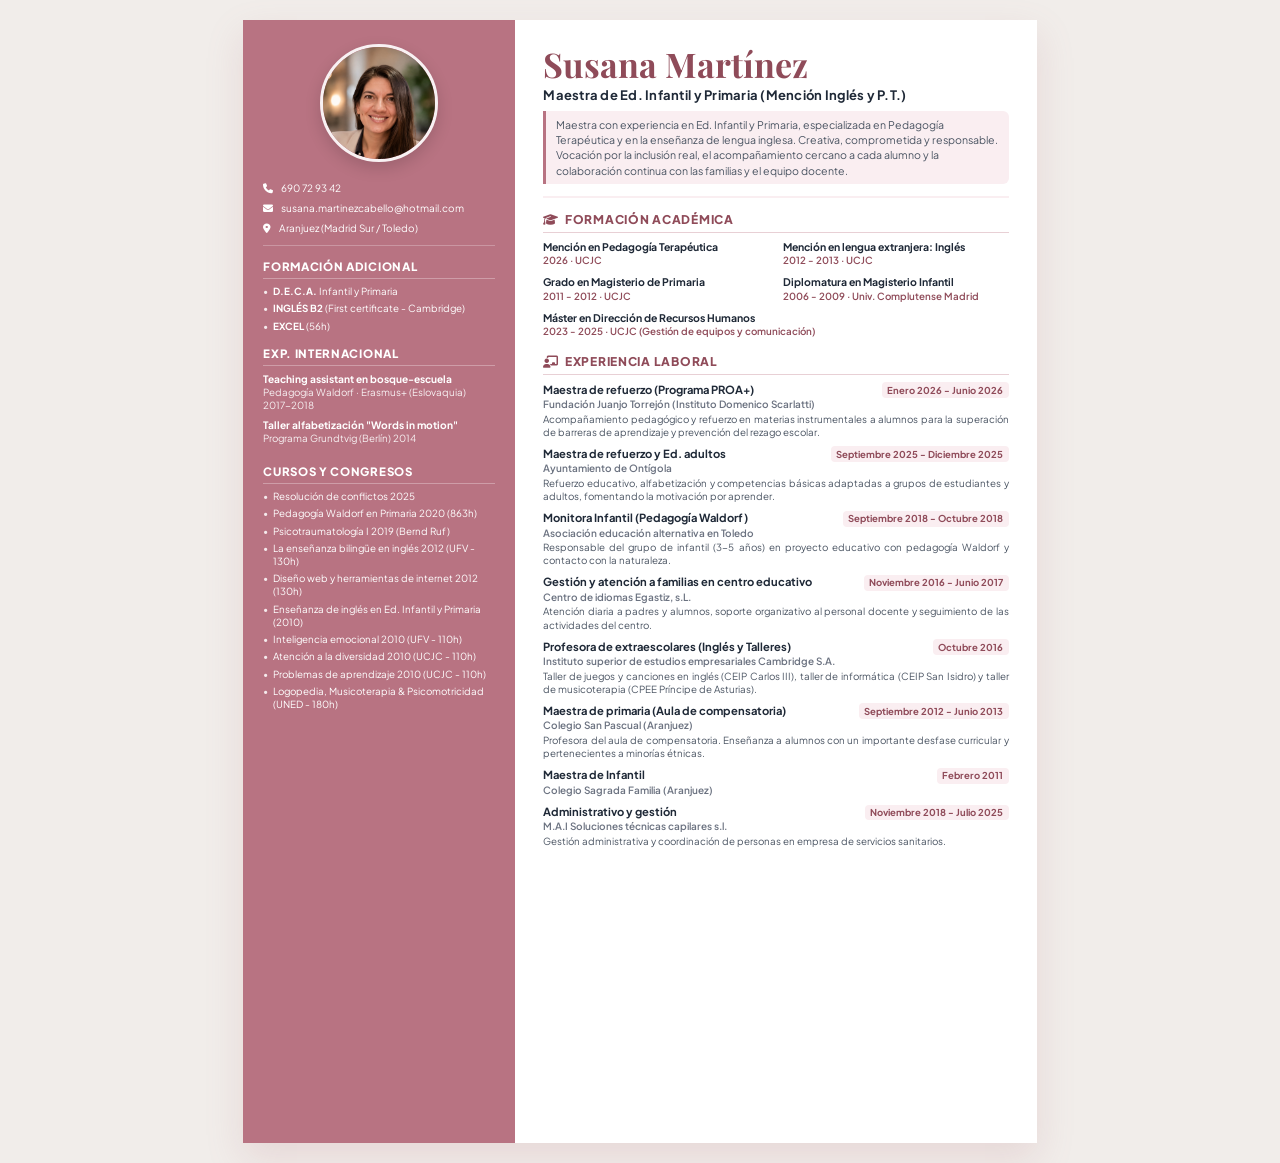
==== commit 51d0c9cb: "🏫 Enfoque preciso y humilde para colegios concertados: Maestra de Primaria e Infantil, especialidad " ====
--- a/CV_Susana_Martinez.html
+++ b/CV_Susana_Martinez.html
@@ -3,7 +3,7 @@
 <head>
     <meta charset="UTF-8">
     <meta name="viewport" content="width=device-width, initial-scale=1.0, viewport-fit=cover">
-    <title>CV Susana Martínez - Pedagogía Terapéutica, Innovación Educativa & RRHH</title>
+    <title>CV Susana Martínez - Maestra de Ed. Infantil y Primaria (Mención Inglés y P.T.)</title>
     <link rel="preconnect" href="https://fonts.googleapis.com">
     <link rel="preconnect" href="https://fonts.gstatic.com" crossorigin>
     <link href="https://fonts.googleapis.com/css2?family=Plus+Jakarta+Sans:wght@300;400;500;600;700;800&family=Playfair+Display:ital,wght@0,600;0,700;1,400;1,600&display=swap" rel="stylesheet">
@@ -154,7 +154,7 @@
             opacity: 0.9;
         }
 
-        /* RIGHT COLUMN - CLEAN & PRESTIGE */
+        /* RIGHT COLUMN */
         .main-content {
             padding: 26px 28px 20px;
             display: flex;
@@ -179,7 +179,7 @@
         }
 
         .main-subtitle {
-            font-size: 12.5px;
+            font-size: 13px;
             font-weight: 700;
             color: var(--text-dark);
             letter-spacing: 0.02em;
@@ -325,7 +325,7 @@
 <body>
 
     <div class="cv-page">
-        <!-- LEFT SIDEBAR: ROSA PASTEL SUAVE (IDÉNTICO AL CV ORIGINAL) -->
+        <!-- LEFT SIDEBAR: ROSA PASTEL -->
         <aside class="sidebar">
             <div class="avatar-container">
                 <div class="avatar-wrap">
@@ -337,16 +337,16 @@
             <div class="contact-box">
                 <span><i class="fa-solid fa-phone"></i> 690 72 93 42</span>
                 <span><i class="fa-solid fa-envelope"></i> susana.martinezcabello@hotmail.com</span>
-                <span><i class="fa-solid fa-location-dot"></i> Madrid / Toledo, España</span>
+                <span><i class="fa-solid fa-location-dot"></i> Aranjuez (Madrid Sur / Toledo)</span>
             </div>
 
             <!-- Formación adicional -->
             <div>
                 <div class="sidebar-section-title">Formación adicional</div>
                 <ul class="sidebar-list">
+                    <li><strong>D.E.C.A.</strong> Infantil y Primaria</li>
                     <li><strong>INGLÉS B2</strong> (First certificate - Cambridge)</li>
-                    <li><strong>D.E.C.A.</strong> Infantil y Primaria</li>
-                    <li><strong>EXCEL</strong> Avanzado (56h)</li>
+                    <li><strong>EXCEL</strong> (56h)</li>
                 </ul>
             </div>
 
@@ -370,13 +370,13 @@
                     <li>Resolución de conflictos 2025</li>
                     <li>Pedagogía Waldorf en Primaria 2020 (863h)</li>
                     <li>Psicotraumatología I 2019 (Bernd Ruf)</li>
-                    <li>Enseñanza bilingüe en inglés 2012 (UFV - 130h)</li>
+                    <li>La enseñanza bilingüe en inglés 2012 (UFV - 130h)</li>
                     <li>Diseño web y herramientas de internet 2012 (130h)</li>
-                    <li>Enseñanza de inglés en Infantil y Primaria (2010)</li>
+                    <li>Enseñanza de inglés en Ed. Infantil y Primaria (2010)</li>
                     <li>Inteligencia emocional 2010 (UFV - 110h)</li>
                     <li>Atención a la diversidad 2010 (UCJC - 110h)</li>
                     <li>Problemas de aprendizaje 2010 (UCJC - 110h)</li>
-                    <li>Logopedia, Musicoterapia & Psicomotricidad 2009 (UNED - 180h)</li>
+                    <li>Logopedia, Musicoterapia & Psicomotricidad (UNED - 180h)</li>
                 </ul>
             </div>
         </aside>
@@ -385,9 +385,9 @@
         <main class="main-content">
             <header class="main-header">
                 <h1 class="main-name">Susana Martínez</h1>
-                <div class="main-subtitle">Maestra de Ed. Infantil y Primaria (Mención Inglés y P.T) · Máster en RRHH</div>
+                <div class="main-subtitle">Maestra de Ed. Infantil y Primaria (Mención Inglés y P.T.)</div>
                 <div class="main-summary">
-                    Maestra con experiencia en Ed. Infantil y Primaria, especializada en Pedagogía Terapéutica y en la enseñanza de lengua inglesa, complementada con un Máster en Dirección de Recursos Humanos. Creativa, comprometida y responsable, con sólida trayectoria en inclusión, atención a la diversidad y metodologías activas.
+                    Maestra con experiencia en Ed. Infantil y Primaria, especializada en Pedagogía Terapéutica y en la enseñanza de lengua inglesa. Creativa, comprometida y responsable. Vocación por la inclusión real, el acompañamiento cercano a cada alumno y la colaboración continua con las familias y el equipo docente.
                 </div>
             </header>
 
@@ -400,10 +400,6 @@
                         <span>2026 · UCJC</span>
                     </div>
                     <div class="edu-item">
-                        <strong>Máster en Dirección de Recursos Humanos</strong>
-                        <span>2023 - 2025 · UCJC</span>
-                    </div>
-                    <div class="edu-item">
                         <strong>Mención en lengua extranjera: Inglés</strong>
                         <span>2012 - 2013 · UCJC</span>
                     </div>
@@ -411,16 +407,20 @@
                         <strong>Grado en Magisterio de Primaria</strong>
                         <span>2011 - 2012 · UCJC</span>
                     </div>
+                    <div class="edu-item">
+                        <strong>Diplomatura en Magisterio Infantil</strong>
+                        <span>2006 - 2009 · Univ. Complutense Madrid</span>
+                    </div>
                     <div class="edu-item" style="grid-column: span 2;">
-                        <strong>Diplomatura en Magisterio Infantil</strong>
-                        <span>2006 - 2009 · Universidad Complutense de Madrid (UCM)</span>
+                        <strong>Máster en Dirección de Recursos Humanos</strong>
+                        <span>2023 - 2025 · UCJC (Gestión de equipos y comunicación)</span>
                     </div>
                 </div>
             </section>
 
             <!-- Experiencia Laboral -->
             <section>
-                <div class="content-section-title"><i class="fa-solid fa-briefcase"></i> Experiencia Laboral</div>
+                <div class="content-section-title"><i class="fa-solid fa-chalkboard-user"></i> Experiencia Laboral</div>
 
                 <!-- 1. PROA+ -->
                 <div class="job-item">
@@ -430,7 +430,7 @@
                     </div>
                     <div class="job-company">Fundación Juanjo Torrejón (Instituto Domenico Scarlatti)</div>
                     <p class="job-desc">
-                        Acompañamiento y refuerzo escolar personalizado a alumnado vulnerable, superación de barreras de aprendizaje y prevención del abandono educativo.
+                        Acompañamiento pedagógico y refuerzo en materias instrumentales a alumnos para la superación de barreras de aprendizaje y prevención del rezago escolar.
                     </p>
                 </div>
 
@@ -442,23 +442,11 @@
                     </div>
                     <div class="job-company">Ayuntamiento de Ontígola</div>
                     <p class="job-desc">
-                        Alfabetización, apoyo curricular y competencias básicas adaptadas a grupos heterogéneos de adultos y estudiantes en riesgo de exclusión.
-                    </p>
-                </div>
-
-                <!-- 3. RRHH -->
-                <div class="job-item">
-                    <div class="job-header">
-                        <span class="job-title">Administrativo y Gestión de Recursos Humanos</span>
-                        <span class="job-date">Noviembre 2018 - Julio 2025</span>
-                    </div>
-                    <div class="job-company">M.A.I Soluciones técnicas capilares s.l.</div>
-                    <p class="job-desc">
-                        Encargada de la gestión administrativa y de recursos humanos en empresa dedicada a la externalización de servicios sanitarios.
-                    </p>
-                </div>
-
-                <!-- 4. Monitora Waldorf -->
+                        Refuerzo educativo, alfabetización y competencias básicas adaptadas a grupos de estudiantes y adultos, fomentando la motivación por aprender.
+                    </p>
+                </div>
+
+                <!-- 3. Monitora Waldorf -->
                 <div class="job-item">
                     <div class="job-header">
                         <span class="job-title">Monitora Infantil (Pedagogía Waldorf)</span>
@@ -470,15 +458,27 @@
                     </p>
                 </div>
 
-                <!-- 5. Egastiz -->
-                <div class="job-item">
-                    <div class="job-header">
-                        <span class="job-title">Administrativo y Coordinación de Personal Docente</span>
+                <!-- 4. Egastiz -->
+                <div class="job-item">
+                    <div class="job-header">
+                        <span class="job-title">Gestión y atención a familias en centro educativo</span>
                         <span class="job-date">Noviembre 2016 - Junio 2017</span>
                     </div>
                     <div class="job-company">Centro de idiomas Egastiz, s.L.</div>
                     <p class="job-desc">
-                        Encargada de la gestión administrativa y del personal docente del centro, atención a padres/alumnos y soporte a docentes.
+                        Atención diaria a padres y alumnos, soporte organizativo al personal docente y seguimiento de las actividades del centro.
+                    </p>
+                </div>
+
+                <!-- 5. Extraescolares Cambridge -->
+                <div class="job-item">
+                    <div class="job-header">
+                        <span class="job-title">Profesora de extraescolares (Inglés y Talleres)</span>
+                        <span class="job-date">Octubre 2016</span>
+                    </div>
+                    <div class="job-company">Instituto superior de estudios empresariales Cambridge S.A.</div>
+                    <p class="job-desc">
+                        Taller de juegos y canciones en inglés (CEIP Carlos III), taller de informática (CEIP San Isidro) y taller de musicoterapia (CPEE Príncipe de Asturias).
                     </p>
                 </div>
 
@@ -501,6 +501,18 @@
                         <span class="job-date">Febrero 2011</span>
                     </div>
                     <div class="job-company">Colegio Sagrada Familia (Aranjuez)</div>
+                </div>
+
+                <!-- 8. M.A.I -->
+                <div class="job-item">
+                    <div class="job-header">
+                        <span class="job-title">Administrativo y gestión</span>
+                        <span class="job-date">Noviembre 2018 - Julio 2025</span>
+                    </div>
+                    <div class="job-company">M.A.I Soluciones técnicas capilares s.l.</div>
+                    <p class="job-desc">
+                        Gestión administrativa y coordinación de personas en empresa de servicios sanitarios.
+                    </p>
                 </div>
             </section>
         </main>
